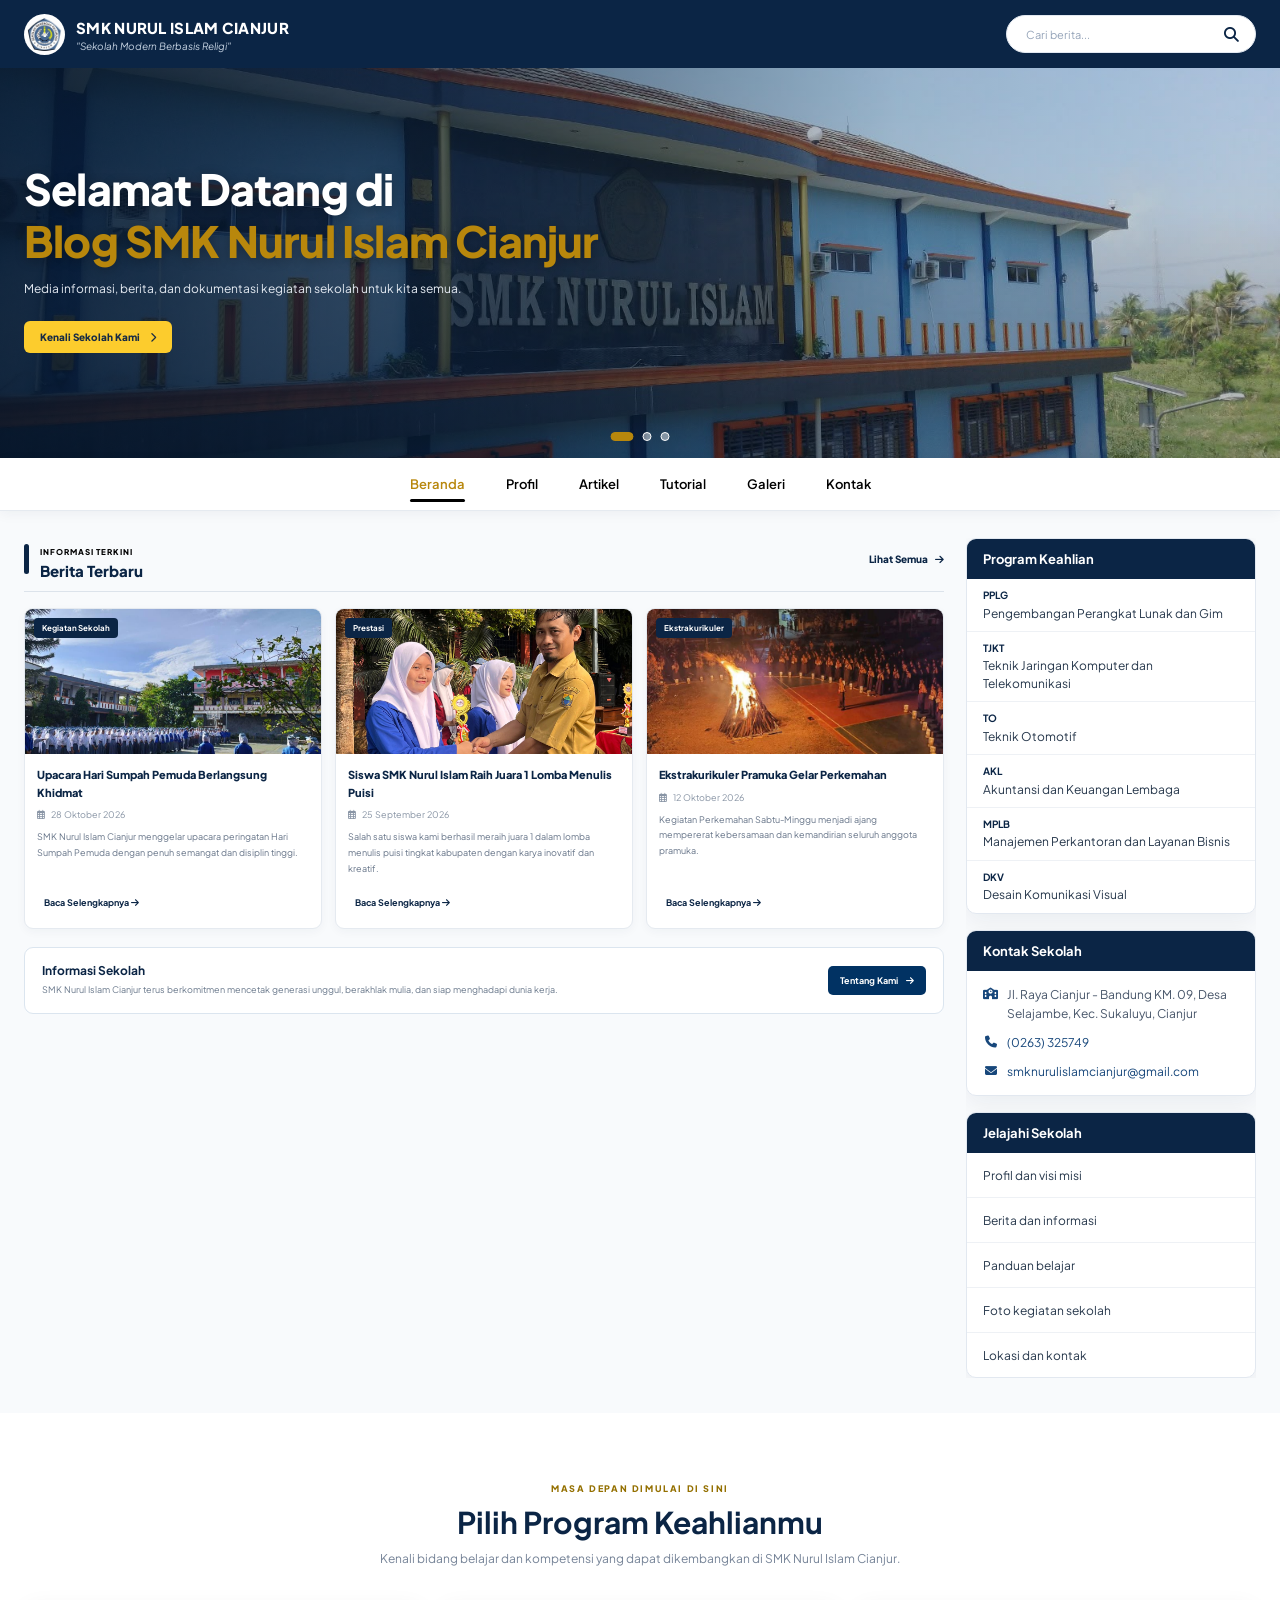
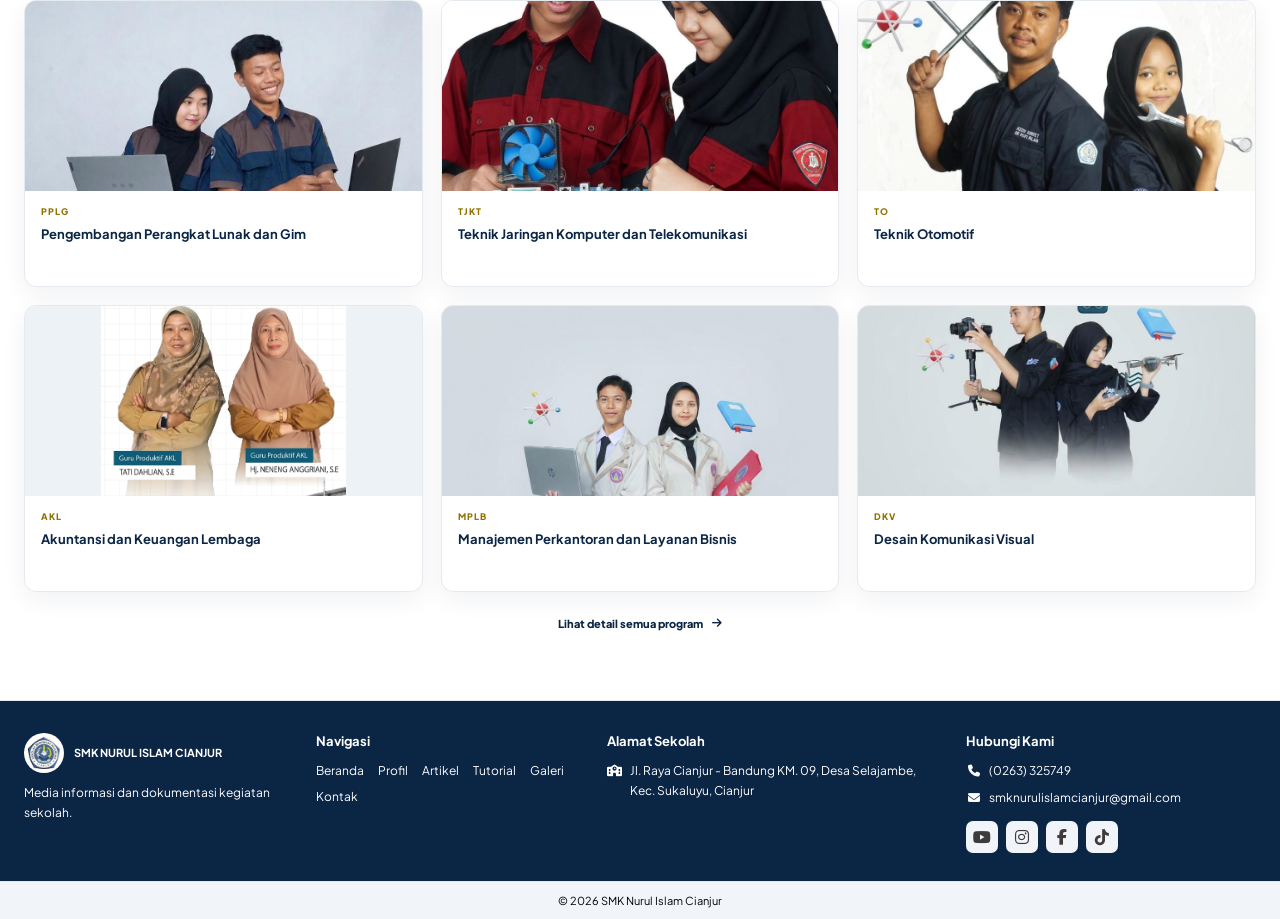
==== index.html @ 682b0451 "commit blog" ====
<!doctype html>
<html lang="id">
  <head>
    <meta charset="UTF-8" />
    <meta name="viewport" content="width=device-width, initial-scale=1.0" />
    <title>SMK Nurul Islam Cianjur - Blog Sekolah</title>

    <!-- Google Font -->
    <link rel="preconnect" href="https://fonts.googleapis.com" />
    <link rel="preconnect" href="https://fonts.gstatic.com" crossorigin />
    <link
      href="https://fonts.googleapis.com/css2?family=Plus+Jakarta+Sans:wght@400;500;600;700;800&display=swap"
      rel="stylesheet"
    />

    <!-- Font Awesome -->
    <link
      rel="stylesheet"
      href="https://cdnjs.cloudflare.com/ajax/libs/font-awesome/6.5.1/css/all.min.css"
    />

    <!-- CSS -->
    <link rel="stylesheet" href="assets/css/style.css" />
    <link rel="stylesheet" href="includes/menu.css" />
    <link rel="stylesheet" href="includes/sidebar.css" />
    <link rel="stylesheet" href="includes/footer.css" />
    <link rel="stylesheet" href="includes/scroll-effects.css" />
  </head>
  <body>
    <!-- header -->
    <header class="header">
      <div class="header-container">
        <div class="brand">
          <div class="brand-logo">
            <img src="assets/images/logo_nuris.jpg" alt="Logo Sekolah" />
          </div>

          <div class="brand-text">
            <h1>SMK NURUL ISLAM CIANJUR</h1>
            <p>"Sekolah Modern Berbasis Religi"</p>
          </div>
        </div>

        <div class="header-actions">
          <form class="header-search" id="headerSearch">
            <input
              type="search"
              id="searchInput"
              placeholder="Cari berita..."
              autocomplete="off"
              aria-label="Cari berita"
            />

            <button type="submit" aria-label="Cari">
              <i class="fa-solid fa-magnifying-glass"></i>
            </button>
          </form>
        </div>
      </div>
    </header>

    <!-- hero banner -->
    <section class="hero">
      <div class="hero-background" id="heroBackground"></div>
      <div class="hero-overlay"></div>

      <div class="hero-container">
        <div class="hero-content">
          <h2>
            Selamat Datang di<br />
            <span>Blog SMK Nurul Islam Cianjur</span>
          </h2>

          <p>
            Media informasi, berita, dan dokumentasi kegiatan sekolah untuk kita
            semua.
          </p>

          <a href="profil.html" class="hero-button">
            Kenali Sekolah Kami
            <i class="fa-solid fa-chevron-right"></i>
          </a>
        </div>
      </div>

      <div class="hero-indicators">
        <button
          class="indicator active"
          data-slide="0"
          aria-label="Slide 1"
        ></button>
        <button class="indicator" data-slide="1" aria-label="Slide 2"></button>
        <button class="indicator" data-slide="2" aria-label="Slide 3"></button>
      </div>
    </section>

    <!-- navigation -->
    <nav class="navigation" aria-label="Menu utama">
      <div class="navigation-container">
        <a href="index.html" class="nav-link">Beranda</a>
        <a href="profil.html" class="nav-link">Profil</a>
        <a href="artikel.html" class="nav-link">Artikel</a>
        <a href="tutorial.html" class="nav-link">Tutorial</a>
        <a href="galeri.html" class="nav-link">Galeri</a>
        <a href="kontak.html" class="nav-link">Kontak</a>
      </div>
    </nav>

    <!-- main content -->
    <main class="main-container" id="berita">
      <div class="content-layout">
        <!-- left content -->
        <section class="news-section">
          <div class="section-header">
            <div class="section-title">
              <span class="title-line"></span>
              <div>
                <small>INFORMASI TERKINI</small>
                <h2>Berita Terbaru</h2>
              </div>
            </div>

            <a href="artikel.html" class="see-all">
              Lihat Semua
              <i class="fa-solid fa-arrow-right"></i>
            </a>
          </div>

          <!-- card baru -->
          <div class="news-grid">
            <!-- berita 1 -->
            <article class="news-card" data-news-card>
              <div class="news-image">
                <img
                  src="assets/images/upacara_nuris.jpg"
                  alt="Upacara Hari Sumpah Pemuda"
                  loading="lazy"
                />
                <span class="category"> Kegiatan Sekolah </span>
              </div>

              <div class="news-content">
                <h3>
                  <a href="artikel-detail.html?id=sumpah-pemuda">
                    Upacara Hari Sumpah Pemuda Berlangsung Khidmat
                  </a>
                </h3>

                <div class="news-date">
                  <i class="fa-regular fa-calendar-days"></i>
                  28 Oktober 2026
                </div>

                <p>
                  SMK Nurul Islam Cianjur menggelar upacara peringatan Hari
                  Sumpah Pemuda dengan penuh semangat dan disiplin tinggi.
                </p>

                <a href="artikel-detail.html?id=sumpah-pemuda" class="read-more">
                  Baca Selengkapnya
                  <i class="fa-solid fa-arrow-right"></i>
                </a>
              </div>
            </article>

            <!-- berita 2 -->
            <article class="news-card" id="prestasi" data-news-card>
              <div class="news-image">
                <img
                  src="assets/images/prestasi/juara_puisi.jpg"
                  alt="Dokumentasi apresiasi siswa bersama guru"
                  loading="lazy"
                />
                <span class="category"> Prestasi </span>
              </div>

              <div class="news-content">
                <h3>
                  <a href="artikel-detail.html?id=juara-puisi">
                    Siswa SMK Nurul Islam Raih Juara 1 Lomba Menulis Puisi
                  </a>
                </h3>

                <div class="news-date">
                  <i class="fa-regular fa-calendar-days"></i>
                  25 September 2026
                </div>

                <p>
                  Salah satu siswa kami berhasil meraih juara 1 dalam lomba
                  menulis puisi tingkat kabupaten dengan karya inovatif dan
                  kreatif.
                </p>

                <a href="artikel-detail.html?id=juara-puisi" class="read-more">
                  Baca Selengkapnya
                  <i class="fa-solid fa-arrow-right"></i>
                </a>
              </div>
            </article>

            <!-- berita 3 -->
            <article class="news-card" id="galeri" data-news-card>
              <div class="news-image">
                <img
                  src="perkemahan.jpg"
                  alt="Kegiatan ekstrakurikuler pramuka"
                  loading="lazy"
                />
                <span class="category"> Ekstrakurikuler </span>
              </div>

              <div class="news-content">
                <h3>
                  <a href="artikel-detail.html?id=pramuka"> Ekstrakurikuler Pramuka Gelar Perkemahan </a>
                </h3>

                <div class="news-date">
                  <i class="fa-regular fa-calendar-days"></i>
                  12 Oktober 2026
                </div>

                <p>
                  Kegiatan Perkemahan Sabtu-Minggu menjadi ajang mempererat
                  kebersamaan dan kemandirian seluruh anggota pramuka.
                </p>

                <a href="artikel-detail.html?id=pramuka" class="read-more">
                  Baca Selengkapnya
                  <i class="fa-solid fa-arrow-right"></i>
                </a>
              </div>
            </article>

            <!-- Pesan hasil pencarian -->
            <div class="search-empty" id="searchEmpty" hidden>
              <i class="fa-solid fa-magnifying-glass"></i>
              <h3>Berita tidak ditemukan</h3>
              <p>Coba gunakan kata kunci pencarian lainnya.</p>
            </div>
          </div>

          <!-- informasi sekolah -->
          <div class="school-info" id="profil">
            <div class="info-content">
              <h3>Informasi Sekolah</h3>
              <p>
                SMK Nurul Islam Cianjur terus berkomitmen mencetak generasi
                unggul, berakhlak mulia, dan siap menghadapi dunia kerja.
              </p>
            </div>

            <a href="profil.html" class="info-button">
              Tentang Kami
              <i class="fa-solid fa-arrow-right"></i>
            </a>
          </div>
        </section>

        <aside class="sidebar sidebar-area" aria-label="Informasi sekolah">
          <section class="sidebar-card">
            <h2 class="sidebar-header">Program Keahlian</h2>
            <ul class="sidebar-list">
              <li><a href="profil.html#program-pplg"><span><strong>PPLG</strong>Pengembangan Perangkat Lunak dan Gim</span></a></li>
              <li><a href="profil.html#program-tjkt"><span><strong>TJKT</strong>Teknik Jaringan Komputer dan Telekomunikasi</span></a></li>
              <li><a href="profil.html#program-to"><span><strong>TO</strong>Teknik Otomotif</span></a></li>
              <li><a href="profil.html#program-akl"><span><strong>AKL</strong>Akuntansi dan Keuangan Lembaga</span></a></li>
              <li><a href="profil.html#program-mplb"><span><strong>MPLB</strong>Manajemen Perkantoran dan Layanan Bisnis</span></a></li>
              <li><a href="profil.html#program-dkv"><span><strong>DKV</strong>Desain Komunikasi Visual</span></a></li>
            </ul>
          </section>
          <section class="sidebar-card">
            <h2 class="sidebar-header">Kontak Sekolah</h2>
            <div class="sidebar-contact">
              <p><i class="fa-solid fa-school" aria-hidden="true"></i><span>Jl. Raya Cianjur - Bandung KM. 09, Desa Selajambe, Kec. Sukaluyu, Cianjur</span></p>
              <p><i class="fa-solid fa-phone" aria-hidden="true"></i><a href="tel:+62263325749">(0263) 325749</a></p>
              <p><i class="fa-solid fa-envelope" aria-hidden="true"></i><a href="mailto:smknurulislamcianjur@gmail.com">smknurulislamcianjur@gmail.com</a></p>
            </div>
          </section>
          <section class="sidebar-card">
            <h2 class="sidebar-header">Jelajahi Sekolah</h2>
            <ul class="sidebar-list">
              <li><a href="profil.html"><span>Profil dan visi misi</span></a></li>
              <li><a href="artikel.html"><span>Berita dan informasi</span></a></li>
              <li><a href="tutorial.html"><span>Panduan belajar</span></a></li>
              <li><a href="galeri.html"><span>Foto kegiatan sekolah</span></a></li>
              <li><a href="kontak.html"><span>Lokasi dan kontak</span></a></li>
            </ul>
          </section>
        </aside>
      </div>
    </main>

    <section class="home-programs" aria-labelledby="homeProgramsTitle">
      <div class="home-programs-container">
        <div class="home-programs-heading">
          <span>MASA DEPAN DIMULAI DI SINI</span>
          <h2 id="homeProgramsTitle">Pilih Program Keahlianmu</h2>
          <p>Kenali bidang belajar dan kompetensi yang dapat dikembangkan di SMK Nurul Islam Cianjur.</p>
        </div>
        <div class="home-programs-grid">
          <a class="home-program-card" href="profil.html#program-pplg">
            <img src="assets/images/jurusan/pplg.jpg" alt="Peserta didik program PPLG" loading="lazy" />
            <span>PPLG</span>
            <h3>Pengembangan Perangkat Lunak dan Gim</h3>
          </a>
          <a class="home-program-card" href="profil.html#program-tjkt">
            <img src="assets/images/jurusan/tjkt.jpg" alt="Peserta didik program TJKT" loading="lazy" />
            <span>TJKT</span>
            <h3>Teknik Jaringan Komputer dan Telekomunikasi</h3>
          </a>
          <a class="home-program-card" href="profil.html#program-to">
            <img src="assets/images/jurusan/to.jpg" alt="Peserta didik program Teknik Otomotif" loading="lazy" />
            <span>TO</span>
            <h3>Teknik Otomotif</h3>
          </a>
          <a class="home-program-card" href="profil.html#program-akl">
            <img src="assets/images/produktif/produktif_akl.jpg" alt="Guru produktif program AKL" loading="lazy" />
            <span>AKL</span>
            <h3>Akuntansi dan Keuangan Lembaga</h3>
          </a>
          <a class="home-program-card" href="profil.html#program-mplb">
            <img src="assets/images/jurusan/mplb.jpg" alt="Peserta didik program MPLB" loading="lazy" />
            <span>MPLB</span>
            <h3>Manajemen Perkantoran dan Layanan Bisnis</h3>
          </a>
          <a class="home-program-card" href="profil.html#program-dkv">
            <img src="assets/images/jurusan/dkv.jpg" alt="Peserta didik program DKV" loading="lazy" />
            <span>DKV</span>
            <h3>Desain Komunikasi Visual</h3>
          </a>
        </div>
        <a class="home-programs-link" href="profil.html#program-keahlian">Lihat detail semua program <i class="fa-solid fa-arrow-right" aria-hidden="true"></i></a>
      </div>
    </section>

    <!-- footer -->
    <footer class="footer" id="kontak">
      <div class="footer-container">
        <!-- identitas sekolah -->
        <div class="footer-column">
          <div class="footer-brand">
            <div class="footer-logo" role="img" aria-label="Logo sekolah">
            </div>
            <h3>SMK NURUL ISLAM CIANJUR</h3>
          </div>
          <p>Media informasi dan dokumentasi kegiatan sekolah.</p>
        </div>

        <!-- navigation -->
        <div class="footer-column">
          <h4>Navigasi</h4>
          <nav class="footer-links" aria-label="Navigasi footer">
            <a href="index.html">Beranda</a>
            <a href="profil.html">Profil</a>
            <a href="artikel.html">Artikel</a>
            <a href="tutorial.html">Tutorial</a>
            <a href="galeri.html">Galeri</a>
            <a href="kontak.html">Kontak</a>
          </nav>
        </div>

        <!-- ADDRESS -->
        <div class="footer-column">
          <h4>Alamat Sekolah</h4>
          <p class="footer-detail">
            <i class="fa-solid fa-school" aria-hidden="true"></i>
            <span>Jl. Raya Cianjur - Bandung KM. 09, Desa Selajambe, Kec. Sukaluyu, Cianjur</span>
          </p>
        </div>

        <!-- CONTACT -->
        <div class="footer-column">
          <h4>Hubungi Kami</h4>
          <p class="footer-detail">
            <i class="fa-solid fa-phone" aria-hidden="true"></i>
            <a href="tel:+62263325749">(0263) 325749</a>
          </p>

          <p class="footer-detail">
            <i class="fa-solid fa-envelope" aria-hidden="true"></i>
            <a href="mailto:smknurulislamcianjur@gmail.com">smknurulislamcianjur@gmail.com</a>
          </p>

          <div class="social-links">
            <a
              href="https://youtube.com/@smknurulislamcianjur?si=RVncWw3QQM4tRcN"
              aria-label="YouTube"
            >
              <i class="fa-brands fa-youtube"></i>
            </a>
            <a
              href="https://www.instagram.com/smknurulislamcianjur?exln=MTc3N3E5Ynp3cWM4aw=="
              aria-label="Instagram"
            >
              <i class="fa-brands fa-instagram"></i>
            </a>
            <a
              href="https://www.facebook.com/share/1EyA4eeDF7/"
              aria-label="Facebook"
            >
              <i class="fa-brands fa-facebook-f"></i>
            </a>
            <a
              href="https://www.tiktok.com/@smknurulislamcianjur?_=r=1&_t=ZS-9D5Dz1kFX61"
              aria-label="TikTok"
            >
              <i class="fa-brands fa-tiktok"></i>
            </a>
          </div>
        </div>
      </div>
      <div class="copyright">© 2026 SMK Nurul Islam Cianjur</div>
    </footer>

    <!-- JAVASCRIPT -->
    <script src="assets/js/script.js"></script>
    <script src="assets/js/shared-layout.js"></script>
  </body>
</html>
---- assets/css/style.css ----
/* Variabel utama */
:root {
    --navy: #0b2545;
    --blue: #17477b;
    --gold: #fbbf24;
    --text: #26374b;
    --muted: #758397;
    --border: #e5eaf0;
    --white: #ffffff;
    --background: #f8fafc;
    --navy-dark: #081c35;
}

* {
    margin: 0;
    padding: 0;
    box-sizing: border-box;
}

html {
    scroll-behavior: smooth;
}

body {
    font-family: "Plus Jakarta Sans", sans-serif;
    background: var(--background);
    color: var(--text);
    min-height: 100vh;
}

a {
    text-decoration: none;
    color: inherit;
}

button, input {
    font-family: inherit;
}

/* header */
.header {
    background: var(--navy);
    color: var(--white);
}

.header-container {
    width: calc(100% - 48px);
    max-width: 1480px;
    min-height: 68px;
    margin: auto;
    display: flex;
    align-items: center;
    justify-content: space-between;
    gap: 20px;
}

.brand {
    display: flex;
    align-items: center;
    gap: 11px;
    min-width: 0;
}

.brand-logo {
    width: 41px;
    height: 41px;
    border-radius: 50%;
    overflow: hidden;
    flex-shrink: 0;
    display: grid;
    place-items: center;
}

.brand-logo img {
    width: 100%;
    height: 100%;
    object-fit: contain;
}

.brand-text h1 {
    font-size: 15px;
    font-weight: 800;
    letter-spacing: .3px;
    line-height: 1.4;
}

.brand-text p {
    font-size: 10px;
    font-style: italic;
    color: #c6d3e2;
    margin-top: 2px;
}

.header-actions {
    display: flex;
    align-items: center;
    gap: 10px;
}

/* Search Header */
.header-search {
    width: 250px;
    height: 38px;
    padding: 3px 10px 3px 14px;
    background: white;
    border: 1px solid #e2e8f0;
    border-radius: 30px;
    display: flex;
    align-items: center;
    transition: border-color 0.2s ease;
}

/* Efek ketika input aktif */
.header-search:focus-within {
    border-color: #cbd5e1;
}

/* Input */
.header-search input {
    flex: 1;
    width: 100%;
    min-width: 0;
    height: 100%;
    border: none;
    outline: none;
    padding: 0 5px;
    font-size: 11px;
    background: transparent;
    border-radius: 0;
    color: #334155;
}

.header-search input::placeholder {
    color: #94a3b8;
}

/* Button Search */
.header-search button {
    width: 28px;
    height: 28px;
    flex-shrink: 0;
    display: flex;
    align-items: center;
    justify-content: center;
    padding: 0;
    border: none;
    border-radius: 50%;
    background: transparent;
    color: var(--navy);
    cursor: pointer;
    transition: color 0.2s ease;
}

/* Hover Icon */
.header-search button:hover {
    background: transparent;
    color: #64748b;
}

/* Icon */
.header-search button i {
    font-size: 15px;
}

/* hero banner */
.hero {
    min-height: 390px;
    position: relative;
    isolation: isolate;
    overflow: hidden;
    display: flex;
    align-items: center;
    background: var(--navy);
    color: white;
}

/* Background gambar memenuhi banner */
.hero-background {
    position: absolute;
    inset: 0;
    z-index: -2;
    background-size: cover;
    background-position: center center;
    background-repeat: no-repeat;
    transition: opacity 0.4s ease-in-out;
}

/* Overlay transparan */
.hero-overlay {
    position: absolute;
    inset: 0;
    z-index: -1;

    background:
        linear-gradient(
            90deg,
            rgba(4, 22, 45, 0.85) 0%,
            rgba(4, 27, 55, 0.65) 35%,
            rgba(4, 27, 55, 0.25) 70%,
            rgba(4, 27, 55, 0.10) 100%
        ),
        linear-gradient(
            0deg,
            rgba(0, 0, 0, 0.20),
            transparent 65%
        );
}

.hero-container {
    width: calc(100% - 48px);
    max-width: 1480px;
    margin: auto;
}

.hero-content {
    max-width: 650px;
    padding: 55px 0 65px;
}

.hero-content h2 {
    font-size: clamp(27px, 3.4vw, 43px);
    line-height: 1.2;
    letter-spacing: -0.8px;
    font-weight: 800;
    text-shadow: 0 2px 12px rgba(0, 0, 0, 0.3);
}

.hero-content h2 span {
    color: var(--gold);
}

.hero-content p {
    max-width: 440px;
    margin-top: 12px;
    margin-bottom: 21px;
    color: #e4eaf2;
    font-size: 12px;
    line-height: 1.8;
}

.hero-button {
    display: inline-flex;
    align-items: center;
    gap: 10px;
    padding: 10px 16px;
    border-radius: 6px;
    background: #fccc2d;
    color: #172b45;
    font-size: 10px;
    font-weight: 800;
    transition: 0.2s;
}

.hero-button:hover {
    background: var(--gold);
    transform: translateY(-2px);
}

.hero-indicators {
    position: absolute;
    bottom: 17px;
    left: 50%;
    transform: translateX(-50%);
    display: flex;
    align-items: center;
    gap: 9px;
    z-index: 5;
}

.indicator {
    width: 9px;
    height: 9px;
    padding: 0;
    border: 1.5px solid white;
    border-radius: 50%;
    background: rgba(255, 255, 255, 0.45);
    cursor: pointer;
    transition: all 0.3s ease;
}

.indicator.active {
    width: 23px;
    border-color: var(--gold);
    border-radius: 20px;
    background: var(--gold);
}

/* main content */
.main-container {
    width: calc(100% - 48px);
    max-width: 1480px;
    margin: auto;
    padding: 27px 0 35px;
}

.content-layout {
    display: grid;
    grid-template-columns: minmax(0, 1fr) 290px;
    gap: 22px;
    align-items: start;
}

.news-section {
    min-width: 0;
}

.section-header {
    display: flex;
    justify-content: space-between;
    align-items: center;
    margin-bottom: 16px;
    padding-bottom: 11px;
    border-bottom: 1px solid #dce3eb;
}

.section-title {
    display: flex;
    align-items: center;
    gap: 11px;
}

.title-line {
    width: 5px;
    height: 30px;
    border-radius: 5px;
    background: var(--navy);
}

.section-title small {
    color: black;
    font-size: 8px;
    font-weight: 800;
    letter-spacing: 1px;
}

.section-title h2 {
    margin-top: 2px;
    color: var(--navy);
    font-size: 15px;
    font-weight: 800;
}

.see-all {
    display: flex;
    align-items: center;
    gap: 7px;

    color: var(--navy);
    font-size: 10px;
    font-weight: 800;
    transition: .2s;
}

.see-all:hover {
    color: slateblue;
}

/* cards baru */
.news-grid {
    display: grid;
    grid-template-columns: repeat(3, minmax(0, 1fr));
    gap: 13px;
}

/* ==============================
   SEARCH RESULT
================================ */

.search-empty {
    padding: 40px 20px;
    margin-top: 15px;
    text-align: center;
    background: white;
    border: 1px solid var(--border);
    border-radius: 9px;
}

.search-empty[hidden] {
    display: none;
}

.search-empty i {
    font-size: 27px;
    color: #94a3b8;
    margin-bottom: 12px;
}

.search-empty h3 {
    color: var(--navy);
    font-size: 14px;
    margin-bottom: 6px;
}

.search-empty p {
    color: var(--muted);
    font-size: 11px;
}

.news-card {
    display: flex;
    flex-direction: column;
    overflow: hidden;

    background: white;
    border: 1px solid var(--border);
    border-radius: 9px;

    box-shadow: 0 3px 10px rgba(20,43,70,.04);
    transition: .25s;
}

.news-card:hover {
    transform: translateY(-4px);
    box-shadow: 0 9px 22px rgba(20,43,70,.1);
}

.news-image {
    position: relative;
    height: 145px;
    overflow: hidden;
    background: #e3eaf1;
}

.news-image img {
    width: 100%;
    height: 100%;
    object-fit: cover;
    transition: .35s;
}

.news-card:hover .news-image img {
    transform: scale(1.05);
}

.category {
    position: absolute;
    top: 9px;
    left: 9px;

    padding: 5px 8px;
    border-radius: 4px;

    background: var(--navy);
    color: white;

    font-size: 8px;
    font-weight: 700;
}

.news-content {
    flex: 1;
    display: flex;
    flex-direction: column;
    padding: 12px;
}

.news-content h3 {
    color: var(--navy);
    font-size: 11px;
    line-height: 1.6;
    font-weight: 800;
}

.news-content h3 a:hover {
    color: slateblue;
}

.news-date {
    display: flex;
    align-items: center;
    gap: 6px;
    margin-top: 8px;
    color: #8995a5;
    font-size: 9px;
}

.news-content p {
    margin: 9px 0 13px;
    color: #667488;
    font-size: 9px;
    line-height: 1.75;
}

.read-more {
    gap: 8px;
    margin-top: auto;
    padding: 8px 7px;
    color: var(--navy);
    font-size: 9px;
    font-weight: 700;
    transition: .2s;
}

.read-more:hover {
    color: slateblue;
}

/* informasi sekolah */
.school-info {
    display: flex;
    align-items: center;
    gap: 13px;

    margin-top: 18px;
    padding: 15px 17px;

    border: 1px solid #dbe5ef;
    border-radius: 9px;
    background: white;
}

.info-content {
    flex: 1;
}

.info-content h3 {
    margin-bottom: 4px;
    color: var(--navy);
    font-size: 12px;
}

.info-content p {
    color: #69788b;
    font-size: 9px;
    line-height: 1.7;
}

.info-button {
    display: flex;
    align-items: center;
    gap: 8px;
    flex-shrink: 0;
    padding: 9px 12px;
    border-radius: 5px;
    background: #013263;
    color: white;
    font-size: 9px;
    font-weight: 700;
}

.info-button:hover {
    background: var(--navy);
}

/* responsive tablet */
@media (max-width: 1000px) {

    .content-layout {
        grid-template-columns: minmax(0, 1fr) 250px;
        gap: 16px;
    }

    .news-grid {
        gap: 9px;
    }

    .news-image {
        height: 125px;
    }

    .news-content {
        padding: 10px;
    }

}

/* responsive mobile */
@media (max-width: 700px) {

    .header-container {
        width: calc(100% - 30px);
        min-height: 65px;
    }

    .brand-logo {
        width: 39px;
        height: 39px;
    }

    .brand-text h1 {
        font-size: 11px;
    }

    .brand-text p {
        font-size: 8px;
    }

    .brand-decoration {
        display: none;
    }

    .header-search {
        display: none;
    }

    .menu-button {
        display: inline-grid;
        place-items: center;
    }

    .hero {
    min-height: 320px;
}

.hero-background {
    background-size: contain;
    background-position: center;
}

.hero-overlay {
    background: rgba(4, 22, 45, 0.65);
}

.hero-container {
    width: calc(100% - 30px);
}

.hero-content {
    padding: 40px 0 55px;
}

    .hero-container {
        width: calc(100% - 30px);
    }

    .hero-content {
        padding: 40px 0 55px;
    }

    .hero-content h2 {
        font-size: 29px;
    }

    .hero-content p {
        font-size: 10px;
        max-width: 330px;
    }

    .main-container {
        width: calc(100% - 30px);
        padding: 22px 0;
    }

    .content-layout {
        grid-template-columns: 1fr;
    }

    .news-grid {
        grid-template-columns: repeat(2, minmax(0, 1fr));
        gap: 12px;
    }

    .news-image {
        height: 135px;
    }

    .school-info {
        flex-wrap: wrap;
    }

    .info-button {
        margin-left: 55px;
    }

}

/* ==============================
   13. SMALL MOBILE
================================ */
@media (max-width: 430px) {

    .news-grid {
        grid-template-columns: 1fr;
    }

    .news-image {
        height: 180px;
    }

    .section-title h2 {
        font-size: 17px;
    }

    .school-info {
        gap: 10px;
        padding: 13px;
    }

    .info-button {
        margin-left: 0;
    }

}

.home-programs {
    padding: 62px 0 70px;
    background: #fff;
}

.home-programs-container {
    width: calc(100% - 48px);
    max-width: 1280px;
    margin: 0 auto;
}

.home-programs-heading {
    max-width: 650px;
    margin: 0 auto 30px;
    text-align: center;
}

.home-programs-heading > span {
    color: #947000;
    font-size: 9px;
    font-weight: 800;
    letter-spacing: 1.6px;
}

.home-programs-heading h2 {
    margin-top: 7px;
    color: var(--navy);
    font-size: clamp(22px, 3vw, 30px);
}

.home-programs-heading p {
    margin-top: 8px;
    color: var(--muted);
    font-size: 12px;
    line-height: 1.7;
}

.home-programs-grid {
    display: grid;
    grid-template-columns: repeat(3, minmax(0, 1fr));
    gap: 18px;
}

.home-program-card {
    min-width: 0;
    overflow: hidden;
    border: 1px solid var(--border);
    border-radius: 12px;
    background: #fff;
    box-shadow: 0 8px 24px rgba(11, 37, 69, .06);
    transition: transform .2s ease, box-shadow .2s ease;
}

.home-program-card:hover {
    transform: translateY(-4px);
    box-shadow: 0 14px 30px rgba(11, 37, 69, .12);
}

.home-program-card img {
    width: 100%;
    height: 190px;
    display: block;
    object-fit: cover;
    background: #edf2f7;
}

.home-program-card[href*="program-akl"] img {
    object-fit: contain;
}

.home-program-card > span {
    display: inline-block;
    margin: 15px 16px 0;
    color: #947000;
    font-size: 9px;
    font-weight: 800;
    letter-spacing: 1px;
}

.home-program-card h3 {
    min-height: 44px;
    margin: 5px 16px 18px;
    color: var(--navy);
    font-size: 13px;
    line-height: 1.55;
}

.home-programs-link {
    width: fit-content;
    display: flex;
    align-items: center;
    gap: 9px;
    margin: 25px auto 0;
    color: var(--navy);
    font-size: 11px;
    font-weight: 800;
}

.home-programs-link:hover {
    color: #947000;
}

@media (max-width: 850px) {
    .home-programs-grid {
        grid-template-columns: repeat(2, minmax(0, 1fr));
    }
}

@media (max-width: 500px) {
    .home-programs-container {
        width: calc(100% - 30px);
    }

    .home-programs-grid {
        grid-template-columns: 1fr;
    }

    .home-program-card img {
        height: 220px;
    }
}
---- includes/menu.css ----
:root {
    --gold: #b8870c;
}

.navigation {
  display: block;
  position: relative;
  z-index: 20;
  background: #ffffff;
  border-bottom: 1px solid #e5eaf0;
  box-shadow: 0 3px 12px rgba(15, 35, 60, 0.05);
}

.navigation-container {
  width: calc(100% - 48px);
  max-width: 1480px;
  min-height: 52px;
  margin: 0 auto;
  display: flex;
  align-items: center;
  justify-content: center;
  gap: 5px;
}

.nav-link {
  position: relative;
  display: inline-flex;
  align-items: center;
  padding: 17px 18px;
  color: #000000;
  font-size: 13px;
  font-weight: 600;
  text-decoration: none;
  transition: color 0.2s ease;
}

.nav-link:hover,
.nav-link.active {
  color: var(--gold);
}

.nav-link.active::after {
  content: "";
  position: absolute;
  right: 18px;
  bottom: 7px;
  left: 18px;
  height: 3px;
  border-radius: 10px;
  background: #000000;
}

@media (max-width: 700px) {
  .navigation-container {
    width: calc(100% - 30px);
    padding: 6px 0;
    flex-wrap: wrap;
    gap: 2px;
  }

  .nav-link {
    flex: 1 1 30%;
    justify-content: center;
    padding: 12px 8px;
    font-size: 12px;
    white-space: nowrap;
  }
}

.site-navigation {
  position: sticky;
  top: 0;
  z-index: 100;
  background: #ffffff;
  border-bottom: 1px solid #e5eaf0;
  box-shadow: 0 3px 12px rgba(15, 35, 60, 0.05);
}

.site-nav-container {
  width: calc(100% - 48px);
  max-width: 1200px;
  min-height: 76px;
  margin: 0 auto;
  display: flex;
  align-items: center;
  justify-content: space-between;
  gap: 25px;
}

.site-brand {
  display: flex;
  align-items: center;
  gap: 11px;
  flex-shrink: 0;
  color: #0b2545;
}

.site-brand img {
  width: 43px;
  height: 43px;
  object-fit: contain;
}

.site-brand-copy strong,
.site-brand-copy span {
  display: block;
}

.site-brand-copy strong {
  font-size: 12px;
  font-weight: 800;
  letter-spacing: -0.3px;
}

.site-brand-copy span {
  color: #778496;
  font-size: 10px;
}

.site-nav-menu {
  display: flex;
  align-items: center;
  gap: 27px;
  list-style: none;
}

.site-nav-link {
  position: relative;
  display: inline-block;
  padding: 27px 0;
  color: #586779;
  font-size: 11px;
  font-weight: 700;
  transition: color 0.2s ease;
}

.site-nav-link:hover,
.site-nav-link.active {
  color: #0b2545;
}

.site-nav-link.active::after {
  position: absolute;
  right: 0;
  bottom: 17px;
  left: 0;
  height: 3px;
  border-radius: 5px;
  background: #fbbf24;
  content: "";
}

.site-menu-toggle {
  display: none;
  padding: 8px;
  border: 0;
  background: transparent;
  color: #0b2545;
  font-size: 21px;
  cursor: pointer;
}

@media (max-width: 850px) {
  .site-nav-menu {
    gap: 17px;
  }

  .site-nav-link {
    font-size: 10px;
  }
}

@media (max-width: 700px) {
  .site-nav-container {
    position: relative;
    width: calc(100% - 32px);
    min-height: 68px;
  }

  .site-menu-toggle {
    display: block;
  }

  .site-nav-menu {
    display: none;
    position: absolute;
    top: 68px;
    right: -16px;
    left: -16px;
    flex-direction: column;
    align-items: stretch;
    gap: 0;
    padding: 8px 20px 15px;
    background: #ffffff;
    border-bottom: 1px solid #e8edf2;
  }

  .site-nav-menu.show {
    display: flex;
  }

  .site-nav-link {
    display: block;
    padding: 11px 0;
    font-size: 12px;
  }

  .site-nav-link.active::after {
    display: none;
  }
}
---- includes/sidebar.css ----
:root {
    --navy: #0b2545;
    --text: white;
}

.sidebar-area {
  min-width: 0;
  display: flex;
  flex-direction: column;
  gap: 16px;
  align-self: start;
  position: sticky;
  top: 20px;
  max-height: calc(100vh - 40px);
  overflow-y: auto;
  scrollbar-width: thin;
}

body.has-sticky-site-nav .sidebar-area {
  top: 92px;
  max-height: calc(100vh - 108px);
}

.sidebar-card {
  overflow: hidden;
  border: 1px solid #e2e8f0;
  border-radius: 10px;
  background: #ffffff;
  box-shadow: 0 8px 24px rgba(11, 37, 69, 0.06);
}

.sidebar-header {
  margin: 0;
  padding: 12px 16px;
  background: var(--navy);
  color: var(--text);
  font-size: 13px;
  font-weight: 700;
}

.sidebar-list {
  display: flex;
  flex-direction: column;
  list-style: none;
  color: #000000;
  font-size: 12px;
}

.sidebar-list li + li {
  border-top: 1px solid #eef1f5;
}

.sidebar-list a {
  display: flex;
  align-items: center;
  min-height: 44px;
  padding: 9px 16px;
  color: #26374b;
  line-height: 1.45;
  transition: background-color 0.2s ease;
}

.sidebar-list a:hover {
  background: #f1f5f9;
  color: #17477b;
}

.sidebar-list a:focus-visible,
.sidebar-contact a:focus-visible {
  outline: 2px solid #17477b;
  outline-offset: -2px;
}

.sidebar-list span {
  display: flex;
  flex-direction: column;
  gap: 2px;
}

.sidebar-list strong {
  color: #0b2545;
  font-size: 10px;
}

.sidebar-contact {
  padding: 14px 16px;
  color: #475569;
  font-size: 12px;
}

.sidebar-contact p {
  display: flex;
  align-items: flex-start;
  gap: 9px;
  line-height: 1.6;
}

.sidebar-contact p + p {
  margin-top: 10px;
}

.sidebar-contact i {
  width: 15px;
  margin-top: 3px;
  color: #17477b;
  text-align: center;
}

.sidebar-contact a {
  color: #17477b;
  overflow-wrap: anywhere;
}

.sidebar-contact a:hover {
  text-decoration: underline;
}

@media (max-width: 700px) {
  .sidebar-area {
    position: static;
    display: grid;
    grid-template-columns: repeat(2, minmax(0, 1fr));
    align-items: start;
    max-height: none;
    overflow: visible;
  }
}

@media (max-width: 430px) {
  .sidebar-area {
    grid-template-columns: 1fr;
  }
}

.article-detail-layout {
  max-width: 1280px;
  display: grid;
  grid-template-columns: minmax(0, 2.2fr) minmax(250px, 1fr);
  gap: 28px;
  align-items: start;
}

@media (max-width: 700px) {
  .article-detail-layout {
    grid-template-columns: 1fr;
  }
}
---- includes/footer.css ----
:root {
    --navy: #0b2545;
    --text: white;
    --hover: #3566a7;
}

.footer {
  margin-top: auto;
  padding-top: 32px;
  background: var(--navy);
  color: var(--text);
  border-top: 1px solid #e5eaf0;
}

.footer-container {
  width: calc(100% - 48px);
  max-width: 1480px;
  margin: 0 auto;
  padding: 0 0 28px;
  display: grid;
  grid-template-columns: 1.2fr 1.2fr 1.5fr 1.3fr;
  gap: 24px;
}

.footer-column {
  min-width: 0;
}

.footer-column h3,
.footer-column h4 {
  margin: 0 0 12px;
  color: var(--text);
  font-size: 13px;
  font-weight: 700;
}

.footer-brand {
  display: flex;
  align-items: center;
  gap: 10px;
  margin-bottom: 10px;
}

.footer-brand h3 {
  margin: 0;
  font-size: 11px;
}

.footer-logo {
  width: 40px;
  height: 40px;
  flex: 0 0 40px;
  overflow: hidden;
  border-radius: 50%;
  background-image: url("../assets/images/logo_nuris.jpg");
  background-position: center;
  background-size: cover;
  background-blend-mode: multiply;
}

.footer-column > p,
.footer-detail,
.footer-links a {
  color: var(--text);
  font-size: 12px;
  line-height: 1.7;
}

.footer-links {
  display: flex;
  flex-wrap: wrap;
  gap: 6px 14px;
}

.footer-links a:hover {
  color: var(--hover);
}

.footer-detail {
  display: flex;
  align-items: flex-start;
  gap: 8px;
  margin: 0 0 7px;
}

.footer-detail i {
  width: 15px;
  margin-top: 4px;
  color: var(--text);
  text-align: center;
}

.social-links {
  display: flex;
  gap: 8px;
  margin-top: 12px;
}

.social-links a {
  width: 32px;
  height: 32px;
  display: grid;
  place-items: center;
  border-radius: 7px;
  background: #f1f5f9;
  color: #000000;
  transition: background-color 0.2s ease, transform 0.2s ease;
}

.social-links a:hover {
  transform: translateY(-2px);
  background: #e2e8f0;
}

.social-links .fa-youtube:hover{
  color: #ff0000;
  background-color: #ffffff;
}

.social-links .fa-instagram:hover{
  color: #f33232;
  background-color: #ffffff;
}

.social-links .fa-facebook-f:hover{
  color: #0b64d8;
  background-color: #ffffff;
}

.social-links .fa-tiktok:hover{
  color: black;
  background-color: #ffffff;
}

.social-links i {
  width: auto;
  height: auto;
  border-radius: 0;
  background: transparent;
  color: rgb(63, 59, 59);
}

.copyright {
  padding: 12px 15px;
  border-top: 1px solid #e2e8f0;
  background: #f1f5f9;
  color: #000000;
  font-size: 11px;
  text-align: center;
}

@media (max-width: 900px) {
  .footer-container {
    grid-template-columns: repeat(2, minmax(0, 1fr));
  }
}

@media (max-width: 600px) {
  .footer-container {
    width: calc(100% - 30px);
    grid-template-columns: 1fr;
    gap: 20px;
  }
}
---- includes/scroll-effects.css ----
.scroll-reveal {
  opacity: 0;
  transform: translateY(16px);
  transition: opacity 0.5s ease, transform 0.5s ease;
}

.scroll-reveal.is-visible {
  opacity: 1;
  transform: translateY(0);
}

@media (prefers-reduced-motion: reduce) {
  .scroll-reveal,
  .scroll-reveal.is-visible {
    opacity: 1;
    transform: none;
    transition: none;
  }
}
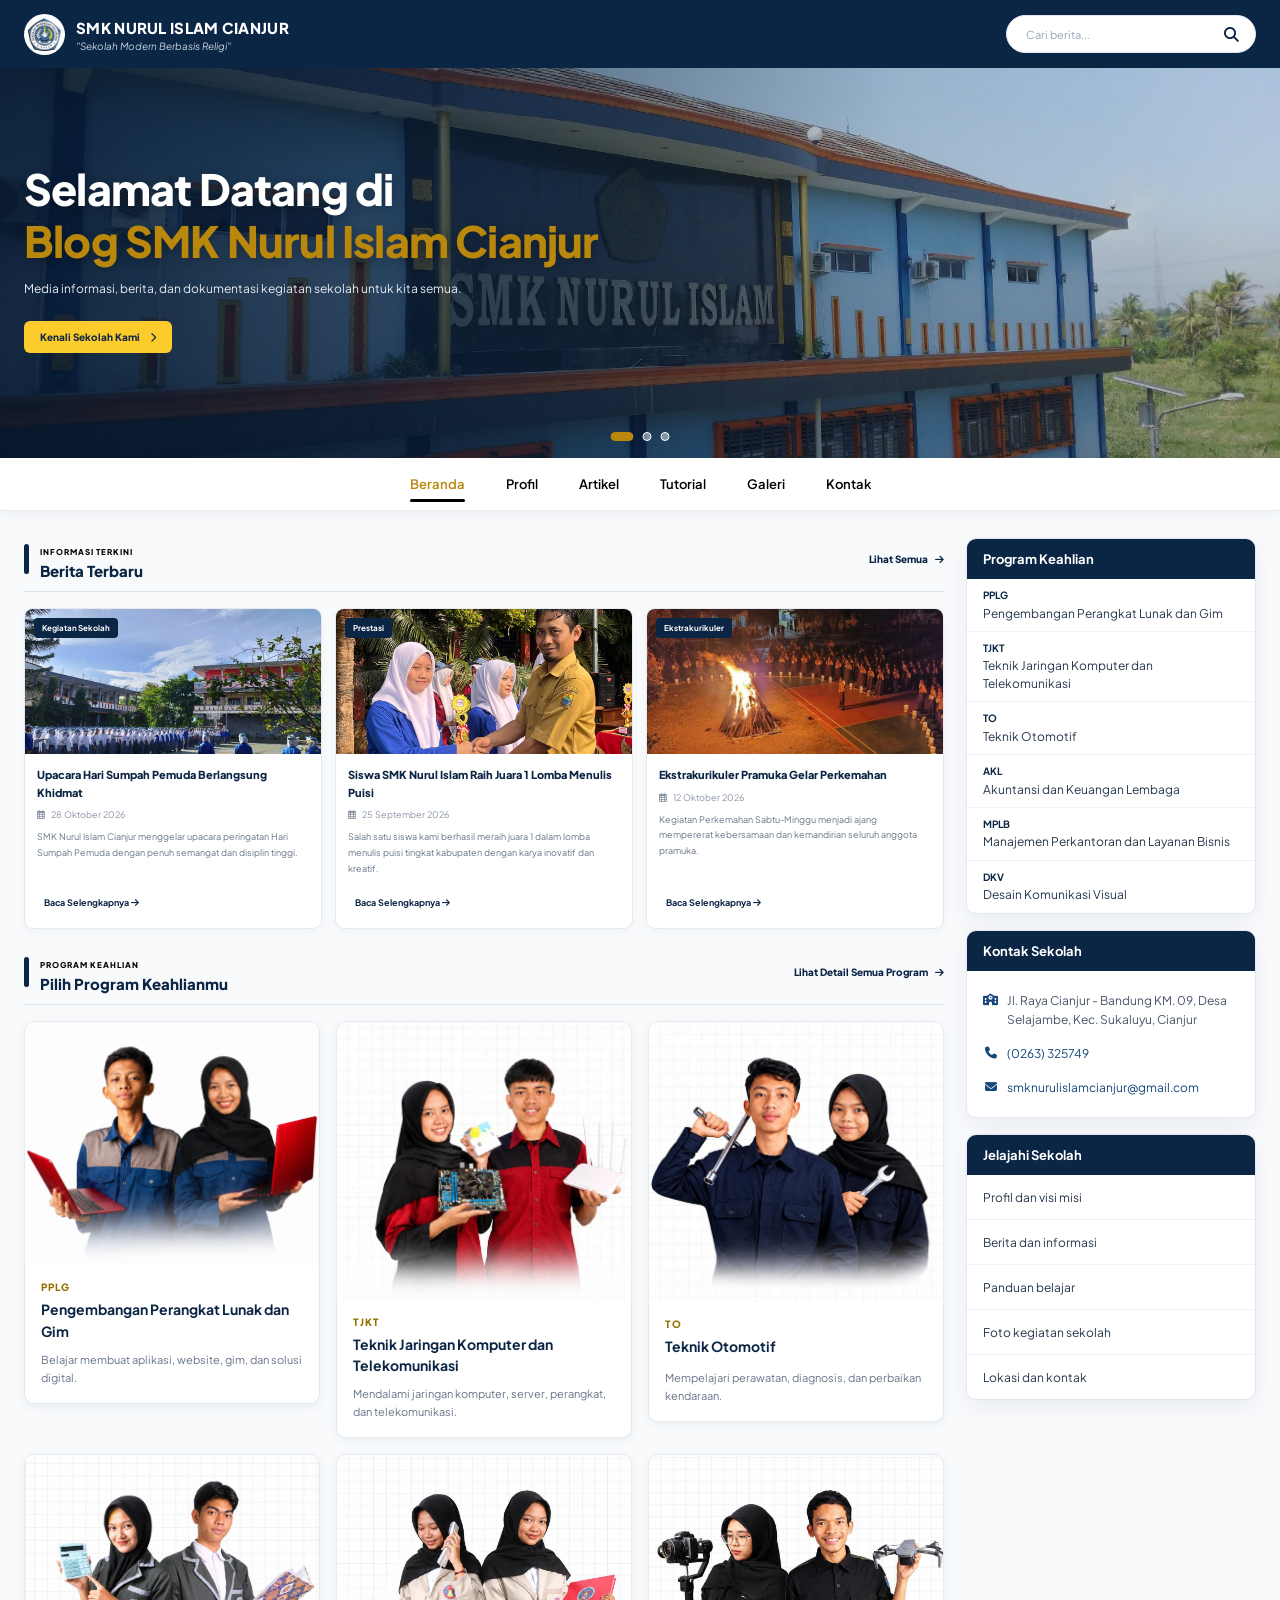
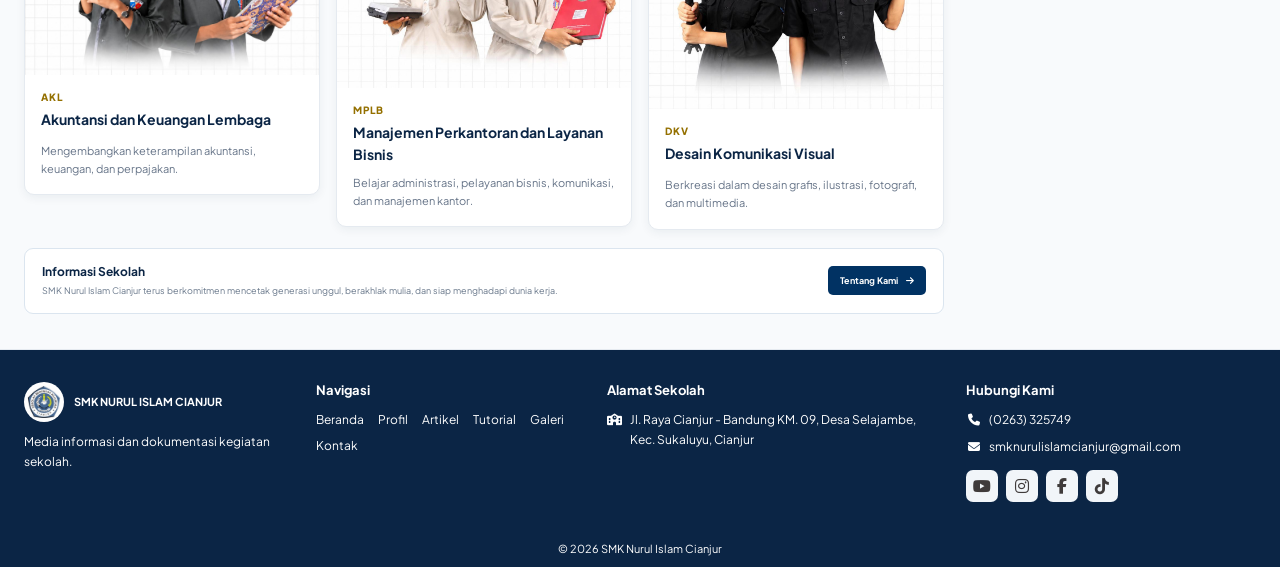
==== commit e2e64366: "update terbaru" ====
--- a/index.html
+++ b/index.html
@@ -22,7 +22,6 @@
     <!-- CSS -->
     <link rel="stylesheet" href="assets/css/style.css" />
     <link rel="stylesheet" href="includes/menu.css" />
-    <link rel="stylesheet" href="includes/sidebar.css" />
     <link rel="stylesheet" href="includes/footer.css" />
     <link rel="stylesheet" href="includes/scroll-effects.css" />
   </head>
@@ -231,16 +230,100 @@
                 </a>
               </div>
             </article>
-
-            <!-- Pesan hasil pencarian -->
+          </div>
+
+          <section class="home-programs" aria-labelledby="homeProgramsTitle">
+            <div class="section-header">
+              <div class="section-title">
+                <span class="title-line"></span>
+                <div>
+                  <small>PROGRAM KEAHLIAN</small>
+                  <h2 id="homeProgramsTitle">Pilih Program Keahlianmu</h2>
+                </div>
+              </div>
+
+              <a href="profil.html#program-keahlian" class="see-all">
+                Lihat Detail Semua Program
+                <i class="fa-solid fa-arrow-right"></i>
+              </a>
+            </div>
+
+            <div class="home-programs-grid">
+              <article data-news-card>
+                <a class="home-program-card" href="profil.html#program-pplg">
+                  <img src="assets/images/jurusan/pplg.jpg" alt="Peserta didik program PPLG" loading="lazy" />
+                  <div class="home-program-content">
+                    <span>PPLG</span>
+                    <h3>Pengembangan Perangkat Lunak dan Gim</h3>
+                    <p>Belajar membuat aplikasi, website, gim, dan solusi digital.</p>
+                  </div>
+                </a>
+              </article>
+
+              <article data-news-card>
+                <a class="home-program-card" href="profil.html#program-tjkt">
+                  <img src="assets/images/jurusan/tjkt.jpg" alt="Peserta didik program TJKT" loading="lazy" />
+                  <div class="home-program-content">
+                    <span>TJKT</span>
+                    <h3>Teknik Jaringan Komputer dan Telekomunikasi</h3>
+                    <p>Mendalami jaringan komputer, server, perangkat, dan telekomunikasi.</p>
+                  </div>
+                </a>
+              </article>
+
+              <article data-news-card>
+                <a class="home-program-card" href="profil.html#program-to">
+                  <img src="assets/images/jurusan/to.jpg" alt="Peserta didik program Teknik Otomotif" loading="lazy" />
+                  <div class="home-program-content">
+                    <span>TO</span>
+                    <h3>Teknik Otomotif</h3>
+                    <p>Mempelajari perawatan, diagnosis, dan perbaikan kendaraan.</p>
+                  </div>
+                </a>
+              </article>
+
+              <article data-news-card>
+                <a class="home-program-card" href="profil.html#program-akl">
+                  <img src="assets/images/jurusan/akl.jpg" alt="Guru produktif program AKL" loading="lazy" />
+                  <div class="home-program-content">
+                    <span>AKL</span>
+                    <h3>Akuntansi dan Keuangan Lembaga</h3>
+                    <p>Mengembangkan keterampilan akuntansi, keuangan, dan perpajakan.</p>
+                  </div>
+                </a>
+              </article>
+
+              <article data-news-card>
+                <a class="home-program-card" href="profil.html#program-mplb">
+                  <img src="assets/images/jurusan/mplb.jpg" alt="Peserta didik program MPLB" loading="lazy" />
+                  <div class="home-program-content">
+                    <span>MPLB</span>
+                    <h3>Manajemen Perkantoran dan Layanan Bisnis</h3>
+                    <p>Belajar administrasi, pelayanan bisnis, komunikasi, dan manajemen kantor.</p>
+                  </div>
+                </a>
+              </article>
+
+              <article data-news-card>
+                <a class="home-program-card" href="profil.html#program-dkv">
+                  <img src="assets/images/jurusan/dkv.jpg" alt="Peserta didik program DKV" loading="lazy" />
+                  <div class="home-program-content">
+                    <span>DKV</span>
+                    <h3>Desain Komunikasi Visual</h3>
+                    <p>Berkreasi dalam desain grafis, ilustrasi, fotografi, dan multimedia.</p>
+                  </div>
+                </a>
+              </article>
+            </div>
+          </section>
+
+          <!-- Pesan hasil pencarian -->
             <div class="search-empty" id="searchEmpty" hidden>
               <i class="fa-solid fa-magnifying-glass"></i>
               <h3>Berita tidak ditemukan</h3>
               <p>Coba gunakan kata kunci pencarian lainnya.</p>
             </div>
-          </div>
-
-          <!-- informasi sekolah -->
+
           <div class="school-info" id="profil">
             <div class="info-content">
               <h3>Informasi Sekolah</h3>
@@ -291,49 +374,6 @@
       </div>
     </main>
 
-    <section class="home-programs" aria-labelledby="homeProgramsTitle">
-      <div class="home-programs-container">
-        <div class="home-programs-heading">
-          <span>MASA DEPAN DIMULAI DI SINI</span>
-          <h2 id="homeProgramsTitle">Pilih Program Keahlianmu</h2>
-          <p>Kenali bidang belajar dan kompetensi yang dapat dikembangkan di SMK Nurul Islam Cianjur.</p>
-        </div>
-        <div class="home-programs-grid">
-          <a class="home-program-card" href="profil.html#program-pplg">
-            <img src="assets/images/jurusan/pplg.jpg" alt="Peserta didik program PPLG" loading="lazy" />
-            <span>PPLG</span>
-            <h3>Pengembangan Perangkat Lunak dan Gim</h3>
-          </a>
-          <a class="home-program-card" href="profil.html#program-tjkt">
-            <img src="assets/images/jurusan/tjkt.jpg" alt="Peserta didik program TJKT" loading="lazy" />
-            <span>TJKT</span>
-            <h3>Teknik Jaringan Komputer dan Telekomunikasi</h3>
-          </a>
-          <a class="home-program-card" href="profil.html#program-to">
-            <img src="assets/images/jurusan/to.jpg" alt="Peserta didik program Teknik Otomotif" loading="lazy" />
-            <span>TO</span>
-            <h3>Teknik Otomotif</h3>
-          </a>
-          <a class="home-program-card" href="profil.html#program-akl">
-            <img src="assets/images/produktif/produktif_akl.jpg" alt="Guru produktif program AKL" loading="lazy" />
-            <span>AKL</span>
-            <h3>Akuntansi dan Keuangan Lembaga</h3>
-          </a>
-          <a class="home-program-card" href="profil.html#program-mplb">
-            <img src="assets/images/jurusan/mplb.jpg" alt="Peserta didik program MPLB" loading="lazy" />
-            <span>MPLB</span>
-            <h3>Manajemen Perkantoran dan Layanan Bisnis</h3>
-          </a>
-          <a class="home-program-card" href="profil.html#program-dkv">
-            <img src="assets/images/jurusan/dkv.jpg" alt="Peserta didik program DKV" loading="lazy" />
-            <span>DKV</span>
-            <h3>Desain Komunikasi Visual</h3>
-          </a>
-        </div>
-        <a class="home-programs-link" href="profil.html#program-keahlian">Lihat detail semua program <i class="fa-solid fa-arrow-right" aria-hidden="true"></i></a>
-      </div>
-    </section>
-
     <!-- footer -->
     <footer class="footer" id="kontak">
       <div class="footer-container">
@@ -417,4 +457,4 @@
     <script src="assets/js/script.js"></script>
     <script src="assets/js/shared-layout.js"></script>
   </body>
-</html>
+</html>
--- a/assets/css/style.css
+++ b/assets/css/style.css
@@ -352,7 +352,7 @@
 }
 
 .see-all:hover {
-    color: slateblue;
+    color: #0f46db;
 }
 
 /* cards baru */
@@ -362,10 +362,7 @@
     gap: 13px;
 }
 
-/* ==============================
-   SEARCH RESULT
-================================ */
-
+/* search */
 .search-empty {
     padding: 40px 20px;
     margin-top: 15px;
@@ -400,11 +397,9 @@
     display: flex;
     flex-direction: column;
     overflow: hidden;
-
     background: white;
     border: 1px solid var(--border);
     border-radius: 9px;
-
     box-shadow: 0 3px 10px rgba(20,43,70,.04);
     transition: .25s;
 }
@@ -436,13 +431,10 @@
     position: absolute;
     top: 9px;
     left: 9px;
-
     padding: 5px 8px;
     border-radius: 4px;
-
     background: var(--navy);
     color: white;
-
     font-size: 8px;
     font-weight: 700;
 }
@@ -462,7 +454,7 @@
 }
 
 .news-content h3 a:hover {
-    color: slateblue;
+    color: #0f46db;
 }
 
 .news-date {
@@ -492,7 +484,7 @@
 }
 
 .read-more:hover {
-    color: slateblue;
+    color: #0f46db;
 }
 
 /* informasi sekolah */
@@ -664,9 +656,7 @@
 
 }
 
-/* ==============================
-   13. SMALL MOBILE
-================================ */
+/* 13. small mobile */
 @media (max-width: 430px) {
 
     .news-grid {
@@ -693,105 +683,72 @@
 }
 
 .home-programs {
-    padding: 62px 0 70px;
-    background: #fff;
+    padding: 22px 0 0;
 }
 
 .home-programs-container {
-    width: calc(100% - 48px);
-    max-width: 1280px;
-    margin: 0 auto;
-}
-
-.home-programs-heading {
-    max-width: 650px;
-    margin: 0 auto 30px;
-    text-align: center;
-}
-
-.home-programs-heading > span {
-    color: #947000;
-    font-size: 9px;
-    font-weight: 800;
-    letter-spacing: 1.6px;
-}
-
-.home-programs-heading h2 {
-    margin-top: 7px;
-    color: var(--navy);
-    font-size: clamp(22px, 3vw, 30px);
-}
-
-.home-programs-heading p {
-    margin-top: 8px;
-    color: var(--muted);
-    font-size: 12px;
-    line-height: 1.7;
+    width: 100%;
 }
 
 .home-programs-grid {
     display: grid;
     grid-template-columns: repeat(3, minmax(0, 1fr));
-    gap: 18px;
+    gap: 16px;
 }
 
 .home-program-card {
     min-width: 0;
     overflow: hidden;
+    display: flex;
+    flex-direction: column;
     border: 1px solid var(--border);
-    border-radius: 12px;
+    border-radius: 10px;
     background: #fff;
-    box-shadow: 0 8px 24px rgba(11, 37, 69, .06);
-    transition: transform .2s ease, box-shadow .2s ease;
+    box-shadow: 0 3px 10px rgba(20, 43, 70, .06);
+    transition: transform .25s ease, box-shadow .25s ease;
 }
 
 .home-program-card:hover {
     transform: translateY(-4px);
-    box-shadow: 0 14px 30px rgba(11, 37, 69, .12);
+    box-shadow: 0 9px 22px rgba(20, 43, 70, .12);
 }
 
 .home-program-card img {
     width: 100%;
-    height: 190px;
+    height: auto;
     display: block;
-    object-fit: cover;
+    object-fit: contain;
     background: #edf2f7;
 }
 
-.home-program-card[href*="program-akl"] img {
-    object-fit: contain;
-}
-
-.home-program-card > span {
+.home-program-content {
+    flex: 1;
+    display: flex;
+    flex-direction: column;
+    padding: 16px;
+}
+
+.home-program-card > .home-program-content > span {
     display: inline-block;
-    margin: 15px 16px 0;
     color: #947000;
-    font-size: 9px;
+    font-size: 10px;
     font-weight: 800;
     letter-spacing: 1px;
 }
 
 .home-program-card h3 {
-    min-height: 44px;
-    margin: 5px 16px 18px;
+    min-height: 25px;
+    margin: 6px 0 0;
     color: var(--navy);
-    font-size: 13px;
+    font-size: 14px;
     line-height: 1.55;
 }
 
-.home-programs-link {
-    width: fit-content;
-    display: flex;
-    align-items: center;
-    gap: 9px;
-    margin: 25px auto 0;
-    color: var(--navy);
+.home-program-card p {
+    margin: 8px 0 0;
+    color: #667488;
     font-size: 11px;
-    font-weight: 800;
-}
-
-.home-programs-link:hover {
-    color: #947000;
+    line-height: 1.65;
 }
 
 @media (max-width: 850px) {
@@ -800,16 +757,135 @@
     }
 }
 
+@media (max-width: 700px) {
+    .home-programs .section-header {
+        flex-wrap: wrap;
+        gap: 10px;
+    }
+
+    .home-programs .see-all {
+        margin-left: auto;
+    }
+}
+
 @media (max-width: 500px) {
-    .home-programs-container {
-        width: calc(100% - 30px);
-    }
-
     .home-programs-grid {
         grid-template-columns: 1fr;
     }
-
-    .home-program-card img {
-        height: 220px;
-    }
-}
+}
+
+.sidebar-area {
+    min-width: 0;
+    display: flex;
+    flex-direction: column;
+    gap: 16px;
+    align-self: start;
+}
+
+.sidebar-card {
+    overflow: hidden;
+    border: 1px solid #e2e8f0;
+    border-radius: 10px;
+    background: #fff;
+    box-shadow: 0 8px 24px rgba(11, 37, 69, 0.06);
+}
+
+.sidebar-header {
+    margin: 0;
+    padding: 12px 16px;
+    background: #0b2545;
+    color: #fff;
+    font-size: 13px;
+    font-weight: 700;
+}
+
+.sidebar-list {
+    display: flex;
+    flex-direction: column;
+    list-style: none;
+    color: #000;
+    font-size: 12px;
+}
+
+.sidebar-list li + li {
+    border-top: 1px solid #eef1f5;
+}
+
+.sidebar-list a {
+    display: flex;
+    align-items: center;
+    min-height: 44px;
+    padding: 9px 16px;
+    color: #26374b;
+    line-height: 1.45;
+    transition: background-color 0.2s ease;
+}
+
+.sidebar-list a:hover {
+    background: #f1f5f9;
+    color: #17477b;
+}
+
+.sidebar-list a:focus-visible,
+.sidebar-contact a:focus-visible {
+    outline: 2px solid #17477b;
+    outline-offset: -2px;
+}
+
+.sidebar-list span {
+    display: flex;
+    flex-direction: column;
+    gap: 2px;
+}
+
+.sidebar-list strong {
+    color: #0b2545;
+    font-size: 10px;
+}
+
+.sidebar-contact {
+    padding: 20px 16px;
+    color: #475569;
+    font-size: 12px;
+}
+
+.sidebar-contact p {
+    display: flex;
+    align-items: flex-start;
+    gap: 9px;
+    line-height: 1.6;
+}
+
+.sidebar-contact p + p {
+    margin-top: 15px;
+}
+
+.sidebar-contact i {
+    width: 15px;
+    margin-top: 3px;
+    color: #17477b;
+    text-align: center;
+}
+
+.sidebar-contact a {
+    color: #17477b;
+    overflow-wrap: anywhere;
+}
+
+.sidebar-contact a:hover {
+    text-decoration: underline;
+}
+
+@media (max-width: 700px) {
+    .sidebar-area {
+        display: grid;
+        grid-template-columns: repeat(2, minmax(0, 1fr));
+        align-items: start;
+    }
+}
+
+@media (max-width: 430px) {
+    .sidebar-area {
+        grid-template-columns: 1fr;
+    }
+}
--- a/includes/footer.css
+++ b/includes/footer.css
@@ -109,27 +109,23 @@
 
 .social-links a:hover {
   transform: translateY(-2px);
-  background: #e2e8f0;
+  background: white;
 }
 
-.social-links .fa-youtube:hover{
+.social-links a:hover .fa-youtube:hover{
   color: #ff0000;
-  background-color: #ffffff;
 }
 
-.social-links .fa-instagram:hover{
+.social-links a:hover .fa-instagram:hover{
   color: #f33232;
-  background-color: #ffffff;
 }
 
 .social-links .fa-facebook-f:hover{
   color: #0b64d8;
-  background-color: #ffffff;
 }
 
 .social-links .fa-tiktok:hover{
   color: black;
-  background-color: #ffffff;
 }
 
 .social-links i {
@@ -142,9 +138,8 @@
 
 .copyright {
   padding: 12px 15px;
-  border-top: 1px solid #e2e8f0;
-  background: #f1f5f9;
-  color: #000000;
+  background: var(--navy);
+  color: var(--text);
   font-size: 11px;
   text-align: center;
 }
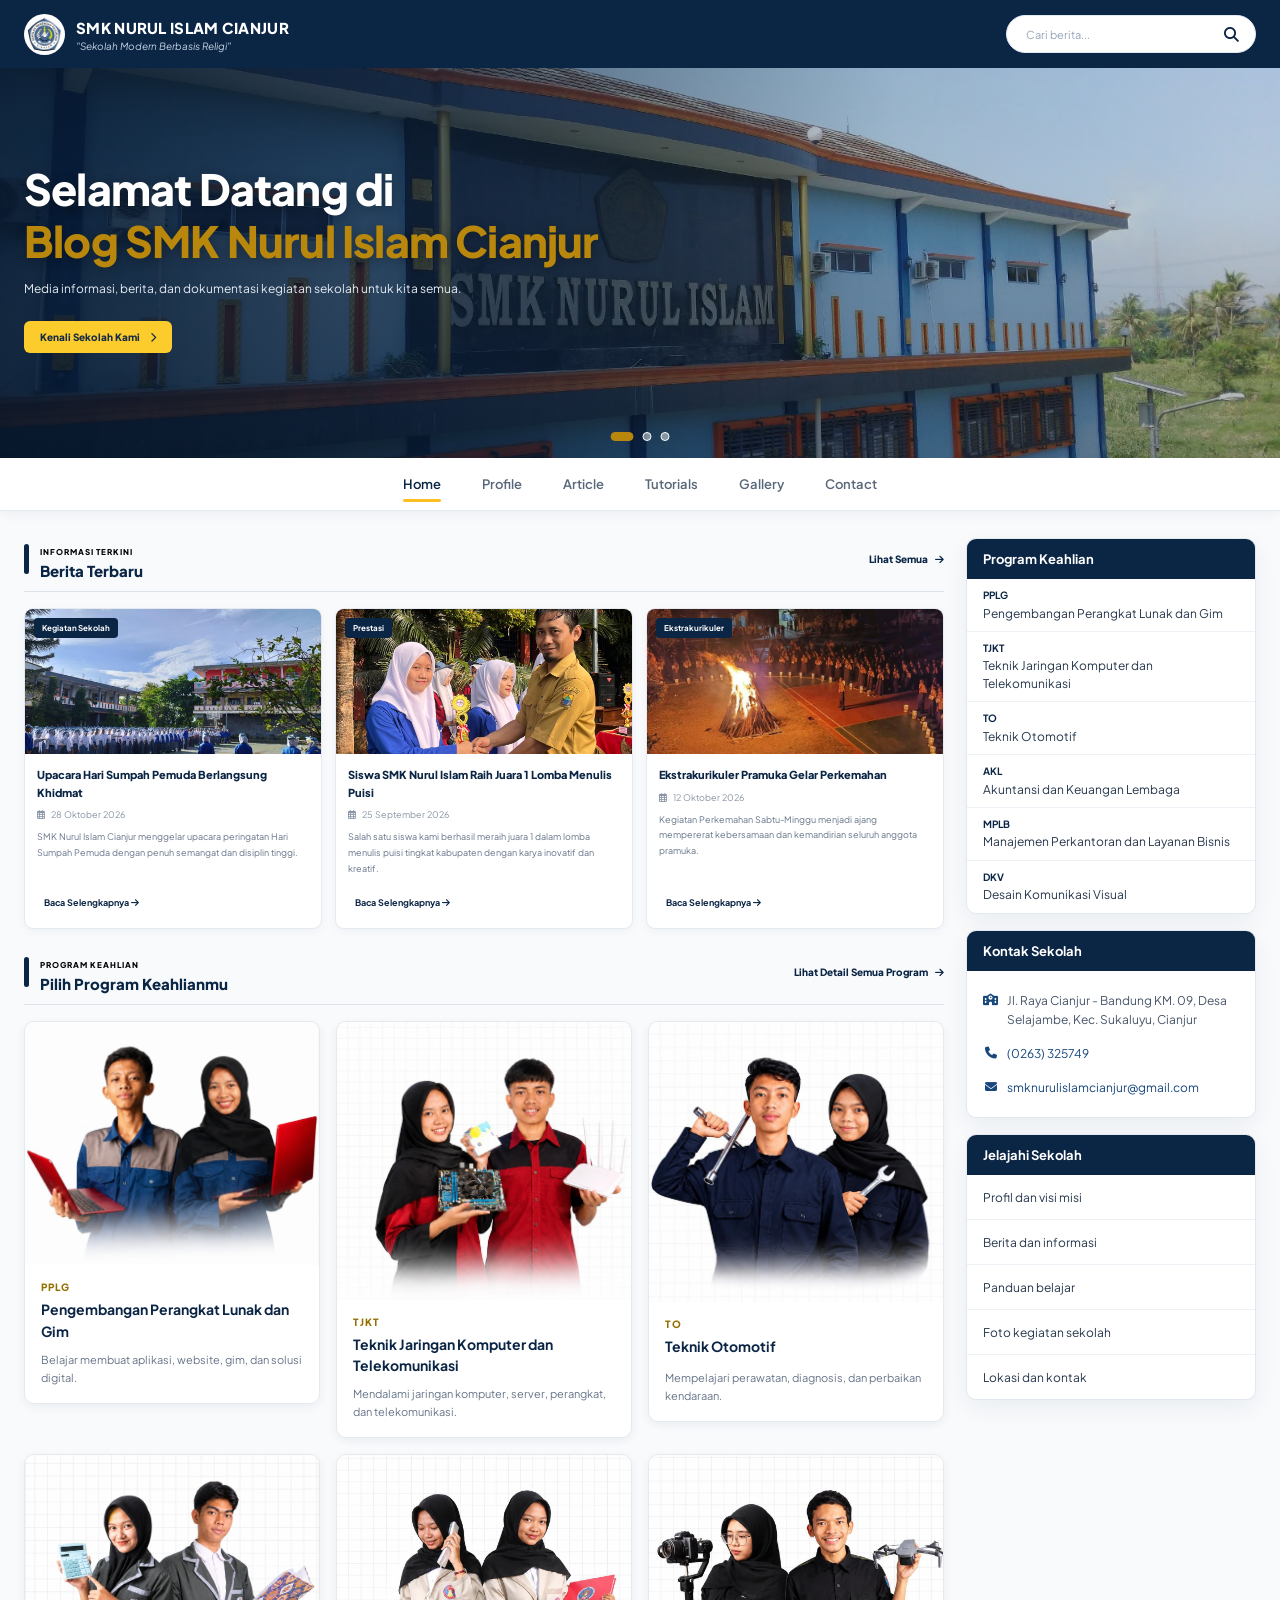
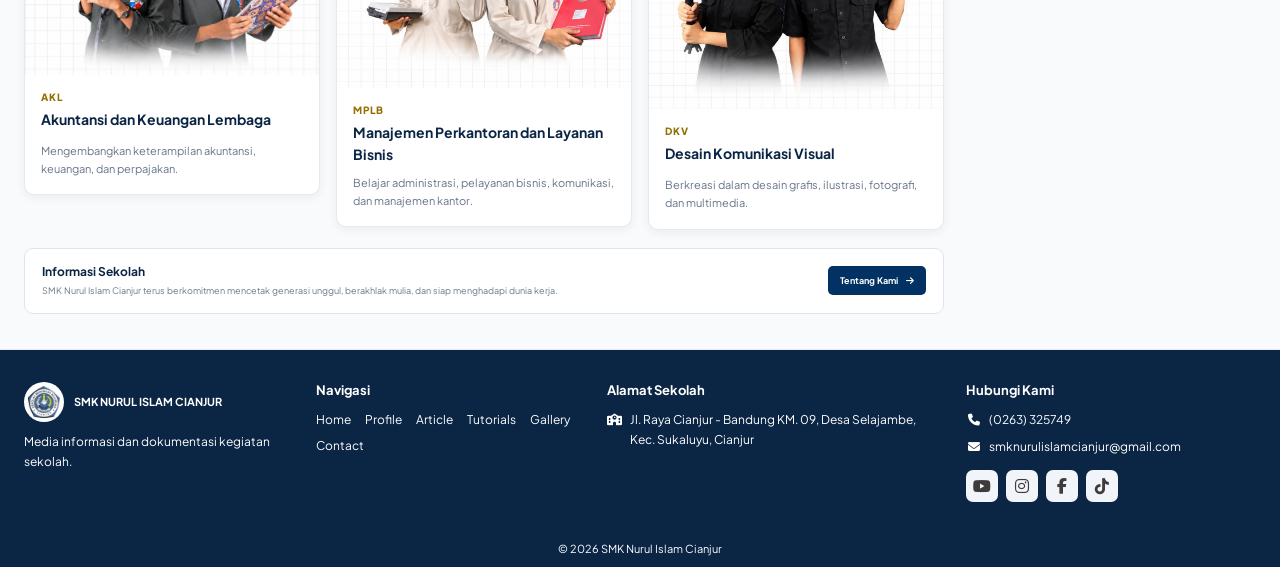
==== commit 52ae0f7b: "update lagi nich" ====
--- a/index.html
+++ b/index.html
@@ -96,12 +96,12 @@
     <!-- navigation -->
     <nav class="navigation" aria-label="Menu utama">
       <div class="navigation-container">
-        <a href="index.html" class="nav-link">Beranda</a>
-        <a href="profil.html" class="nav-link">Profil</a>
-        <a href="artikel.html" class="nav-link">Artikel</a>
-        <a href="tutorial.html" class="nav-link">Tutorial</a>
-        <a href="galeri.html" class="nav-link">Galeri</a>
-        <a href="kontak.html" class="nav-link">Kontak</a>
+        <a href="index.html" class="nav-link">Home</a>
+        <a href="profil.html" class="nav-link">Profile</a>
+        <a href="artikel.html" class="nav-link">Article</a>
+        <a href="tutorial.html" class="nav-link">Tutorials</a>
+        <a href="galeri.html" class="nav-link">Gallery</a>
+        <a href="kontak.html" class="nav-link">Contact</a>
       </div>
     </nav>
 
@@ -391,12 +391,12 @@
         <div class="footer-column">
           <h4>Navigasi</h4>
           <nav class="footer-links" aria-label="Navigasi footer">
-            <a href="index.html">Beranda</a>
-            <a href="profil.html">Profil</a>
-            <a href="artikel.html">Artikel</a>
-            <a href="tutorial.html">Tutorial</a>
-            <a href="galeri.html">Galeri</a>
-            <a href="kontak.html">Kontak</a>
+            <a href="index.html">Home</a>
+            <a href="profil.html">Profile</a>
+            <a href="artikel.html">Article</a>
+            <a href="tutorial.html">Tutorials</a>
+            <a href="galeri.html">Gallery</a>
+            <a href="kontak.html">Contact</a>
           </nav>
         </div>
 
--- a/includes/menu.css
+++ b/includes/menu.css
@@ -27,16 +27,15 @@
   display: inline-flex;
   align-items: center;
   padding: 17px 18px;
-  color: #000000;
+  color: #586779;
   font-size: 13px;
   font-weight: 600;
   text-decoration: none;
   transition: color 0.2s ease;
 }
 
-.nav-link:hover,
-.nav-link.active {
-  color: var(--gold);
+.nav-link:hover, .nav-link.active {
+  color: #0b2545;
 }
 
 .nav-link.active::after {
@@ -47,7 +46,7 @@
   left: 18px;
   height: 3px;
   border-radius: 10px;
-  background: #000000;
+  background: #fbbf24;
 }
 
 @media (max-width: 700px) {
@@ -101,8 +100,7 @@
   object-fit: contain;
 }
 
-.site-brand-copy strong,
-.site-brand-copy span {
+.site-brand-copy strong, .site-brand-copy span {
   display: block;
 }
 
@@ -134,8 +132,7 @@
   transition: color 0.2s ease;
 }
 
-.site-nav-link:hover,
-.site-nav-link.active {
+.site-nav-link:hover, .site-nav-link.active {
   color: #0b2545;
 }
 
